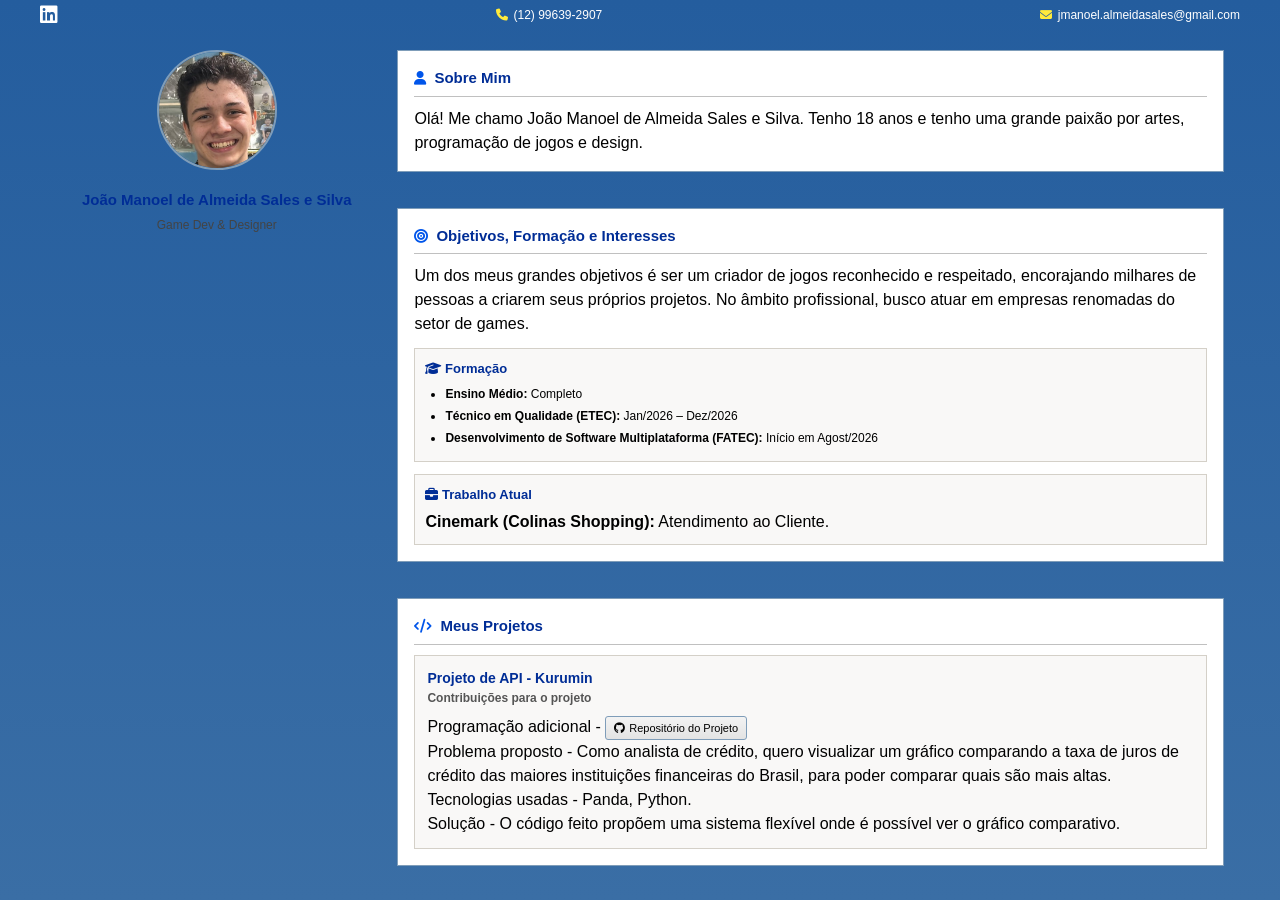
==== index.html @ e4d2367c "Refactor index.html for improved layout and styling Updated HTML structure and content for portfolio" ====
<!DOCTYPE html>
<html lang="pt-BR">
<head>
    <meta charset="UTF-8">
    <meta name="viewport" content="width=device-width, initial-scale=1.0">
    <title>Portfólio - João Manoel</title>
    <link rel="preconnect" href="https://fonts.googleapis.com">
    <link rel="preconnect" href="https://fonts.gstatic.com" crossorigin>
    <link href="https://fonts.googleapis.com/css2?family=Inter:wght@300;400;500;600;700&display=swap" rel="stylesheet">
    
    <link rel="stylesheet" href="css/style.css">
    
    <link rel="stylesheet" href="https://cdnjs.cloudflare.com/ajax/libs/font-awesome/6.4.0/css/all.min.css">
</head>
<body>

    <header class="cabecalho">
        <div class="header-container">
            <a href="https://www.linkedin.com/in/jo%C3%A3o-manoel-de-almeida-sales-e-silva-372a423a0/" target="_blank" class="link-social" title="LinkedIn">
                <i class="fa-brands fa-linkedin"></i>
            </a>

            <div class="box-contato">
                <i class="fa-solid fa-phone"></i>
                <span>(12) 99639-2907</span>
            </div>

            <div class="box-contato">
                <i class="fa-solid fa-envelope"></i>
                <span>jmanoel.almeidasales@gmail.com</span>
            </div>
        </div>
    </header>

    <div class="conteudo">
        
        <aside class="lado-esquerdo">
            <div class="card-perfil">
                <img src="Foto João só rosto.jpeg" alt="Foto de João Manoel" class="foto-perfil">
                <h2>João Manoel de Almeida Sales e Silva</h2>
                <p class="tag-subtitulo">Game Dev & Designer</p>
            </div>
        </aside>

        <main class="lado-direito">
            
            <section class="secao">
                <h2><i class="fa-solid fa-user"></i> Sobre Mim</h2>
                <p>Olá! Me chamo João Manoel de Almeida Sales e Silva. Tenho 18 anos e tenho uma grande paixão por artes, programação de jogos e design.</p>
            </section>

            <section class="secao">
                <h2><i class="fa-solid fa-bullseye"></i> Objetivos, Formação e Interesses</h2>
                <p>Um dos meus grandes objetivos é ser um criador de jogos reconhecido e respeitado, encorajando milhares de pessoas a criarem seus próprios projetos. No âmbito profissional, busco atuar em empresas renomadas do setor de games.</p>
                
                <div class="bloco-info">
                    <h3><i class="fa-solid fa-graduation-cap"></i> Formação</h3>
                    <ul>
                        <li><strong>Ensino Médio:</strong> Completo</li>
                        <li><strong>Técnico em Qualidade (ETEC):</strong> Jan/2026 – Dez/2026</li>
                        <li><strong>Desenvolvimento de Software Multiplataforma (FATEC):</strong> Início em Agost/2026</li>
                    </ul>
                </div>

                <div class="bloco-info">
                    <h3><i class="fa-solid fa-briefcase"></i> Trabalho Atual</h3>
                    <p><strong>Cinemark (Colinas Shopping):</strong> Atendimento ao Cliente.</p>
                </div>
            </section>

            <section class="secao">
                <h2><i class="fa-solid fa-code"></i> Meus Projetos</h2>
                
                <div class="card-projeto">
                    <h3>Projeto de API - Kurumin</h3>
                    <h4>Contribuições para o projeto</h4>
                    <p>
                        Programação adicional - 
                        <a href="https://github.com/Kurumin-DSM1-2026/API_DSM_1SEMESTE_2026/edit/main/README.md" target="_blank" class="btn-github">
                            <i class="fa-brands fa-github"></i> Repositório do Projeto
                        </a>
                    </p>
                    <p> Problema proposto - Como analista de crédito, quero visualizar um gráfico comparando a taxa de juros de crédito  das maiores instituições financeiras do Brasil, para poder comparar quais são mais altas.</p>
                    <p> Tecnologias usadas - Panda, Python.</p>
                    <p> Solução - O código feito propõem uma sistema flexível onde é possível ver o gráfico comparativo.</p>
                </div>
            </section>

        </main>

    </div>

</body>
</html>
---- css/style.css ----
* {
    margin: 0;
    padding: 0;
    box-sizing: border-box;
    font-family: 'Tahoma', sans-serif;
}

body {
    /* Famoso verde inspirado na colina Bliss do Windows XP */
    background-color: #3A6EA5;
    background-image: linear-gradient(to bottom, #245d9e, #3a6ea5);
    color: #000000;
    line-height: 1.5;
    min-height: 100vh;
}

/* Barra Superior simulando a barra de tarefas do Windows */
.cabecalho-xp {
    background: linear-gradient(to bottom, #245d9e 0%, #194376 100%);
    border-bottom: 2px solid #0c223c;
    padding: 6px 16px;
    color: #ffffff;
    box-shadow: 0 2px 4px rgba(0,0,0,0.3);
}

.header-container {
    max-width: 1200px;
    margin: 0 auto;
    display: flex;
    justify-content: space-between;
    align-items: center;
}

.menu-iniciar {
    background: linear-gradient(to bottom, #388e3c 0%, #2e7d32 100%);
    border: 1px solid #1b5e20;
    border-radius: 4px;
    padding: 4px 12px;
    font-weight: bold;
    font-size: 13px;
    display: flex;
    align-items: center;
    gap: 6px;
    box-shadow: inset 0 1px 0 rgba(255,255,255,0.4);
    cursor: default;
}

.infos-contato-xp {
    display: flex;
    align-items: center;
    gap: 20px;
}

.link-social {
    color: #ffffff;
    font-size: 20px;
    text-decoration: none;
}

.link-social:hover {
    color: #ffeb3b;
}

.box-contato {
    display: flex;
    align-items: center;
    gap: 6px;
    font-size: 12px;
    color: #ffffff;
}

.box-contato i {
    color: #ffeb3b;
}

/* Layout Geral das Janelas */
.conteudo {
    max-width: 1200px;
    margin: 20px auto;
    padding: 0 16px;
    display: flex;
    gap: 20px;
}

.lado-esquerdo {
    width: 28%;
}

.lado-direito {
    width: 72%;
    display: flex;
    flex-direction: column;
    gap: 20px;
}

/* Componente Estilo Janela do Windows XP */
.janela-xp {
    background: #ece9d8;
    border: 3px solid #0055ea;
    border-top-left-radius: 8px;
    border-top-right-radius: 8px;
    box-shadow: 4px 4px 10px rgba(0, 0, 0, 0.4);
    overflow: hidden;
}

.barra-titulo {
    background: linear-gradient(to right, #0055ea 0%, #1f75ff 100%);
    color: white;
    padding: 6px 10px;
    font-weight: bold;
    font-size: 12px;
    display: flex;
    justify-content: space-between;
    align-items: center;
    border-top-left-radius: 4px;
    border-top-right-radius: 4px;
}

.botoes-janela {
    display: flex;
    gap: 3px;
}

.botoes-janela button {
    background: linear-gradient(to bottom, #dbe6f6 0%, #b8d2f1 100%);
    border: 1px solid #0c327d;
    color: #0c327d;
    font-size: 10px;
    width: 18px;
    height: 18px;
    border-radius: 2px;
    cursor: pointer;
    display: flex;
    align-items: center;
    justify-content: center;
    font-weight: bold;
}

.botoes-janela .btn-fechar {
    background: linear-gradient(to bottom, #e87c72 0%, #c63629 100%);
    border-color: #6a1a14;
    color: white;
}

.conteudo-janela {
    padding: 16px;
}

/* Perfil (Janela Esquerda) */
.card-perfil {
    text-align: center;
}

.foto-perfil {
    width: 120px;
    height: 120px;
    border-radius: 50%;
    object-fit: cover;
    margin-bottom: 12px;
    border: 2px solid #7f9db9;
}

.card-perfil h2 {
    font-size: 15px;
    color: #002D96;
}

.tag-subtitulo {
    font-size: 12px;
    color: #444;
    margin-top: 4px;
}

/* Seções e Blocos */
.secao {
    background: #ffffff;
    padding: 16px;
    border: 1px solid #7f9db9;
    margin-bottom: 16px;
    box-shadow: inset 1px 1px 0px #fff;
}

.secao h2 {
    font-size: 15px;
    color: #002D96;
    margin-bottom: 10px;
    border-bottom: 1px solid #c0c0c0;
    padding-bottom: 6px;
    display: flex;
    align-items: center;
    gap: 8px;
}

.secao h2 i {
    color: #0055ea;
    font-size: 14px;
}

.bloco-info {
    margin-top: 12px;
    background-color: #f9f8f7;
    padding: 10px;
    border: 1px solid #d4d0c8;
}

.bloco-info h3 {
    font-size: 13px;
    color: #002D96;
    margin-bottom: 6px;
}

.bloco-info ul {
    list-style: disc;
    padding-left: 20px;
}

.bloco-info li {
    font-size: 12px;
    margin-bottom: 4px;
}

.card-projeto {
    background: #f9f8f7;
    border: 1px solid #d4d0c8;
    padding: 12px;
    margin-top: 10px;
}

.card-projeto h3 {
    font-size: 14px;
    color: #002D96;
}

.card-projeto h4 {
    font-size: 12px;
    color: #555;
    margin-bottom: 8px;
}

.btn-github {
    display: inline-flex;
    align-items: center;
    gap: 4px;
    background: linear-gradient(to bottom, #f3f3f3 0%, #e3e3e3 100%);
    border: 1px solid #7f9db9;
    color: #000;
    padding: 3px 8px;
    border-radius: 3px;
    text-decoration: none;
    font-size: 11px;
}

.btn-github:hover {
    background: linear-gradient(to bottom, #e3e3e3 0%, #c9c9c9 100%);
}

/* Responsivo para celulares */
@media (max-width: 768px) {
    .conteudo {
        flex-direction: column;
    }
    .lado-esquerdo, .lado-direito {
        width: 100%;
    }
    .header-container {
        flex-direction: column;
        gap: 10px;
        align-items: flex-start;
    }
}
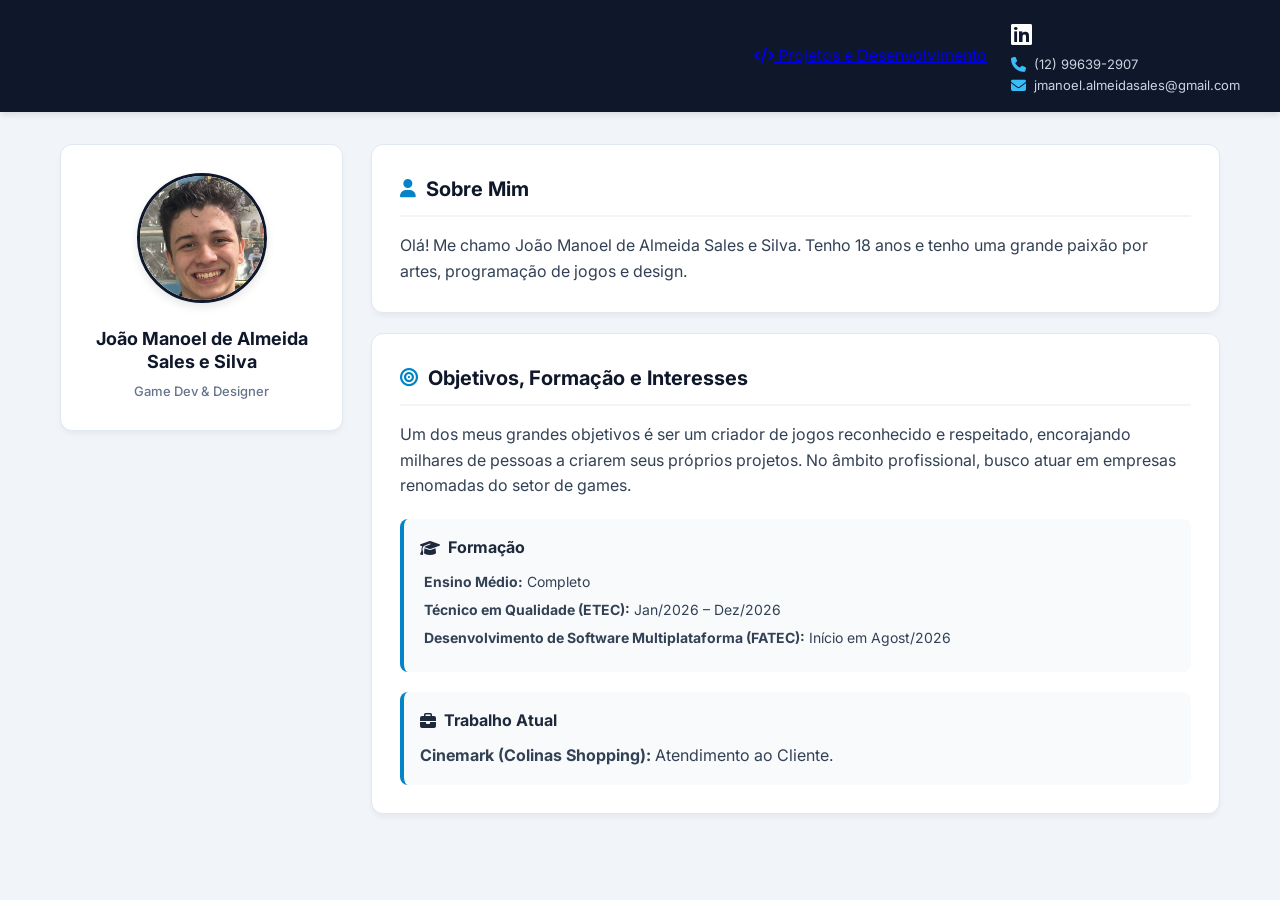
==== commit c4a03e6b: "Refactor index.html structure and add navigation" ====
--- a/index.html
+++ b/index.html
@@ -16,18 +16,26 @@
 
     <header class="cabecalho">
         <div class="header-container">
-            <a href="https://www.linkedin.com/in/jo%C3%A3o-manoel-de-almeida-sales-e-silva-372a423a0/" target="_blank" class="link-social" title="LinkedIn">
-                <i class="fa-brands fa-linkedin"></i>
-            </a>
+            <nav class="menu-navegacao">
+                <a href="projetos.html" class="link-menu">
+                    <i class="fa-solid fa-code"></i> Projetos e Desenvolvimento
+                </a>
+            </nav>
 
-            <div class="box-contato">
-                <i class="fa-solid fa-phone"></i>
-                <span>(12) 99639-2907</span>
-            </div>
+            <div class="grupo-contatos">
+                <a href="https://www.linkedin.com/in/jo%C3%A3o-manoel-de-almeida-sales-e-silva-372a423a0/" target="_blank" class="link-social" title="LinkedIn">
+                    <i class="fa-brands fa-linkedin"></i>
+                </a>
 
-            <div class="box-contato">
-                <i class="fa-solid fa-envelope"></i>
-                <span>jmanoel.almeidasales@gmail.com</span>
+                <div class="box-contato">
+                    <i class="fa-solid fa-phone"></i>
+                    <span>(12) 99639-2907</span>
+                </div>
+
+                <div class="box-contato">
+                    <i class="fa-solid fa-envelope"></i>
+                    <span>jmanoel.almeidasales@gmail.com</span>
+                </div>
             </div>
         </div>
     </header>
@@ -68,24 +76,6 @@
                 </div>
             </section>
 
-            <section class="secao">
-                <h2><i class="fa-solid fa-code"></i> Meus Projetos</h2>
-                
-                <div class="card-projeto">
-                    <h3>Projeto de API - Kurumin</h3>
-                    <h4>Contribuições para o projeto</h4>
-                    <p>
-                        Programação adicional - 
-                        <a href="https://github.com/Kurumin-DSM1-2026/API_DSM_1SEMESTE_2026/edit/main/README.md" target="_blank" class="btn-github">
-                            <i class="fa-brands fa-github"></i> Repositório do Projeto
-                        </a>
-                    </p>
-                    <p> Problema proposto - Como analista de crédito, quero visualizar um gráfico comparando a taxa de juros de crédito  das maiores instituições financeiras do Brasil, para poder comparar quais são mais altas.</p>
-                    <p> Tecnologias usadas - Panda, Python.</p>
-                    <p> Solução - O código feito propõem uma sistema flexível onde é possível ver o gráfico comparativo.</p>
-                </div>
-            </section>
-
         </main>
 
     </div>
--- a/css/style.css
+++ b/css/style.css
@@ -2,269 +2,218 @@
     margin: 0;
     padding: 0;
     box-sizing: border-box;
-    font-family: 'Tahoma', sans-serif;
+    font-family: 'Inter', sans-serif;
 }
 
 body {
-    /* Famoso verde inspirado na colina Bliss do Windows XP */
-    background-color: #3A6EA5;
-    background-image: linear-gradient(to bottom, #245d9e, #3a6ea5);
-    color: #000000;
-    line-height: 1.5;
-    min-height: 100vh;
-}
-
-/* Barra Superior simulando a barra de tarefas do Windows */
-.cabecalho-xp {
-    background: linear-gradient(to bottom, #245d9e 0%, #194376 100%);
-    border-bottom: 2px solid #0c223c;
-    padding: 6px 16px;
+    background-color: #f1f5f9;
+    color: #334155;
+    line-height: 1.6;
+}
+
+.cabecalho {
+    background-color: #0f172a;
     color: #ffffff;
-    box-shadow: 0 2px 4px rgba(0,0,0,0.3);
+    padding: 16px 32px;
+    box-shadow: 0 4px 6px -1px rgba(0, 0, 0, 0.1);
 }
 
 .header-container {
     max-width: 1200px;
     margin: 0 auto;
     display: flex;
-    justify-content: space-between;
-    align-items: center;
-}
-
-.menu-iniciar {
-    background: linear-gradient(to bottom, #388e3c 0%, #2e7d32 100%);
-    border: 1px solid #1b5e20;
-    border-radius: 4px;
-    padding: 4px 12px;
-    font-weight: bold;
-    font-size: 13px;
-    display: flex;
-    align-items: center;
-    gap: 6px;
-    box-shadow: inset 0 1px 0 rgba(255,255,255,0.4);
-    cursor: default;
-}
-
-.infos-contato-xp {
-    display: flex;
-    align-items: center;
-    gap: 20px;
+    justify-content: flex-end;
+    align-items: center;
+    gap: 24px;
 }
 
 .link-social {
     color: #ffffff;
-    font-size: 20px;
-    text-decoration: none;
+    font-size: 24px;
+    transition: color 0.2s ease, transform 0.2s ease;
 }
 
 .link-social:hover {
-    color: #ffeb3b;
+    color: #38bdf8;
+    transform: translateY(-2px);
 }
 
 .box-contato {
     display: flex;
     align-items: center;
-    gap: 6px;
-    font-size: 12px;
-    color: #ffffff;
+    gap: 8px;
+    font-size: 13px;
+    color: #cbd5e1;
 }
 
 .box-contato i {
-    color: #ffeb3b;
-}
-
-/* Layout Geral das Janelas */
+    font-size: 15px;
+    color: #38bdf8;
+}
+
 .conteudo {
     max-width: 1200px;
-    margin: 20px auto;
-    padding: 0 16px;
-    display: flex;
-    gap: 20px;
+    margin: 32px auto;
+    padding: 0 20px;
+    display: flex;
+    gap: 28px;
 }
 
 .lado-esquerdo {
-    width: 28%;
-}
-
+    width: 25%;
+}
+
+.card-perfil {
+    background: #ffffff;
+    padding: 28px 20px;
+    border-radius: 12px;
+    text-align: center;
+    box-shadow: 0 4px 6px -1px rgba(0, 0, 0, 0.05);
+    border: 1px solid #e2e8f0;
+    position: sticky;
+    top: 20px;
+}
+
+.foto-perfil {
+    width: 130px;
+    height: 130px;
+    border-radius: 50%;
+    object-fit: cover;
+    margin-bottom: 16px;
+    border: 3px solid #0f172a;
+    box-shadow: 0 4px 10px rgba(0,0,0,0.1);
+}
+
+.card-perfil h2 {
+    font-size: 18px;
+    color: #0f172a;
+    font-weight: 700;
+    line-height: 1.3;
+}
+
+.tag-subtitulo {
+    font-size: 13px;
+    color: #64748b;
+    margin-top: 8px;
+    font-weight: 500;
+}
+
+/* Lado Direito (75%) */
 .lado-direito {
-    width: 72%;
+    width: 75%;
     display: flex;
     flex-direction: column;
     gap: 20px;
 }
 
-/* Componente Estilo Janela do Windows XP */
-.janela-xp {
-    background: #ece9d8;
-    border: 3px solid #0055ea;
-    border-top-left-radius: 8px;
-    border-top-right-radius: 8px;
-    box-shadow: 4px 4px 10px rgba(0, 0, 0, 0.4);
-    overflow: hidden;
-}
-
-.barra-titulo {
-    background: linear-gradient(to right, #0055ea 0%, #1f75ff 100%);
-    color: white;
-    padding: 6px 10px;
-    font-weight: bold;
-    font-size: 12px;
-    display: flex;
-    justify-content: space-between;
-    align-items: center;
-    border-top-left-radius: 4px;
-    border-top-right-radius: 4px;
-}
-
-.botoes-janela {
-    display: flex;
-    gap: 3px;
-}
-
-.botoes-janela button {
-    background: linear-gradient(to bottom, #dbe6f6 0%, #b8d2f1 100%);
-    border: 1px solid #0c327d;
-    color: #0c327d;
-    font-size: 10px;
-    width: 18px;
-    height: 18px;
-    border-radius: 2px;
-    cursor: pointer;
-    display: flex;
-    align-items: center;
-    justify-content: center;
-    font-weight: bold;
-}
-
-.botoes-janela .btn-fechar {
-    background: linear-gradient(to bottom, #e87c72 0%, #c63629 100%);
-    border-color: #6a1a14;
-    color: white;
-}
-
-.conteudo-janela {
-    padding: 16px;
-}
-
-/* Perfil (Janela Esquerda) */
-.card-perfil {
-    text-align: center;
-}
-
-.foto-perfil {
-    width: 120px;
-    height: 120px;
-    border-radius: 50%;
-    object-fit: cover;
-    margin-bottom: 12px;
-    border: 2px solid #7f9db9;
-}
-
-.card-perfil h2 {
-    font-size: 15px;
-    color: #002D96;
-}
-
-.tag-subtitulo {
-    font-size: 12px;
-    color: #444;
-    margin-top: 4px;
-}
-
-/* Seções e Blocos */
 .secao {
     background: #ffffff;
+    padding: 28px;
+    border-radius: 12px;
+    box-shadow: 0 4px 6px -1px rgba(0, 0, 0, 0.05);
+    border: 1px solid #e2e8f0;
+}
+
+.secao h2 {
+    font-size: 20px;
+    color: #0f172a;
+    margin-bottom: 16px;
+    display: flex;
+    align-items: center;
+    gap: 10px;
+    border-bottom: 2px solid #f1f5f9;
+    padding-bottom: 10px;
+}
+
+.secao h2 i {
+    color: #0284c7;
+    font-size: 18px;
+}
+
+.bloco-info {
+    margin-top: 20px;
+    background-color: #f8fafc;
     padding: 16px;
-    border: 1px solid #7f9db9;
-    margin-bottom: 16px;
-    box-shadow: inset 1px 1px 0px #fff;
-}
-
-.secao h2 {
-    font-size: 15px;
-    color: #002D96;
+    border-radius: 8px;
+    border-left: 4px solid #0284c7;
+}
+
+.bloco-info h3 {
+    font-size: 16px;
+    color: #1e293b;
     margin-bottom: 10px;
-    border-bottom: 1px solid #c0c0c0;
-    padding-bottom: 6px;
     display: flex;
     align-items: center;
     gap: 8px;
 }
 
-.secao h2 i {
-    color: #0055ea;
+.bloco-info ul {
+    list-style: none;
+    padding-left: 4px;
+}
+
+.bloco-info li {
+    margin-bottom: 6px;
     font-size: 14px;
 }
 
-.bloco-info {
+.card-projeto {
+    background: #f8fafc;
+    border: 1px solid #e2e8f0;
+    padding: 20px;
+    border-radius: 8px;
     margin-top: 12px;
-    background-color: #f9f8f7;
-    padding: 10px;
-    border: 1px solid #d4d0c8;
-}
-
-.bloco-info h3 {
-    font-size: 13px;
-    color: #002D96;
+}
+
+.card-projeto h3 {
+    font-size: 18px;
+    color: #0f172a;
     margin-bottom: 6px;
 }
 
-.bloco-info ul {
-    list-style: disc;
-    padding-left: 20px;
-}
-
-.bloco-info li {
-    font-size: 12px;
-    margin-bottom: 4px;
-}
-
-.card-projeto {
-    background: #f9f8f7;
-    border: 1px solid #d4d0c8;
-    padding: 12px;
-    margin-top: 10px;
-}
-
-.card-projeto h3 {
+.card-projeto h4 {
     font-size: 14px;
-    color: #002D96;
-}
-
-.card-projeto h4 {
-    font-size: 12px;
-    color: #555;
-    margin-bottom: 8px;
+    color: #64748b;
+    margin-bottom: 12px;
+    font-weight: 500;
 }
 
 .btn-github {
     display: inline-flex;
     align-items: center;
-    gap: 4px;
-    background: linear-gradient(to bottom, #f3f3f3 0%, #e3e3e3 100%);
-    border: 1px solid #7f9db9;
-    color: #000;
-    padding: 3px 8px;
-    border-radius: 3px;
+    gap: 6px;
+    background-color: #0f172a;
+    color: #ffffff;
+    padding: 6px 12px;
+    border-radius: 6px;
     text-decoration: none;
-    font-size: 11px;
+    font-size: 13px;
+    font-weight: 500;
+    transition: background-color 0.2s ease, transform 0.2s ease;
+    margin-left: 6px;
 }
 
 .btn-github:hover {
-    background: linear-gradient(to bottom, #e3e3e3 0%, #c9c9c9 100%);
-}
-
-/* Responsivo para celulares */
+    background-color: #0284c7;
+    transform: translateY(-1px);
+}
+
 @media (max-width: 768px) {
+    .header-container {
+        flex-direction: column;
+        align-items: flex-start;
+        gap: 12px;
+    }
+
     .conteudo {
         flex-direction: column;
     }
+
     .lado-esquerdo, .lado-direito {
         width: 100%;
     }
-    .header-container {
-        flex-direction: column;
-        gap: 10px;
-        align-items: flex-start;
-    }
-}
+
+    .card-perfil {
+        position: static;
+    }
+}
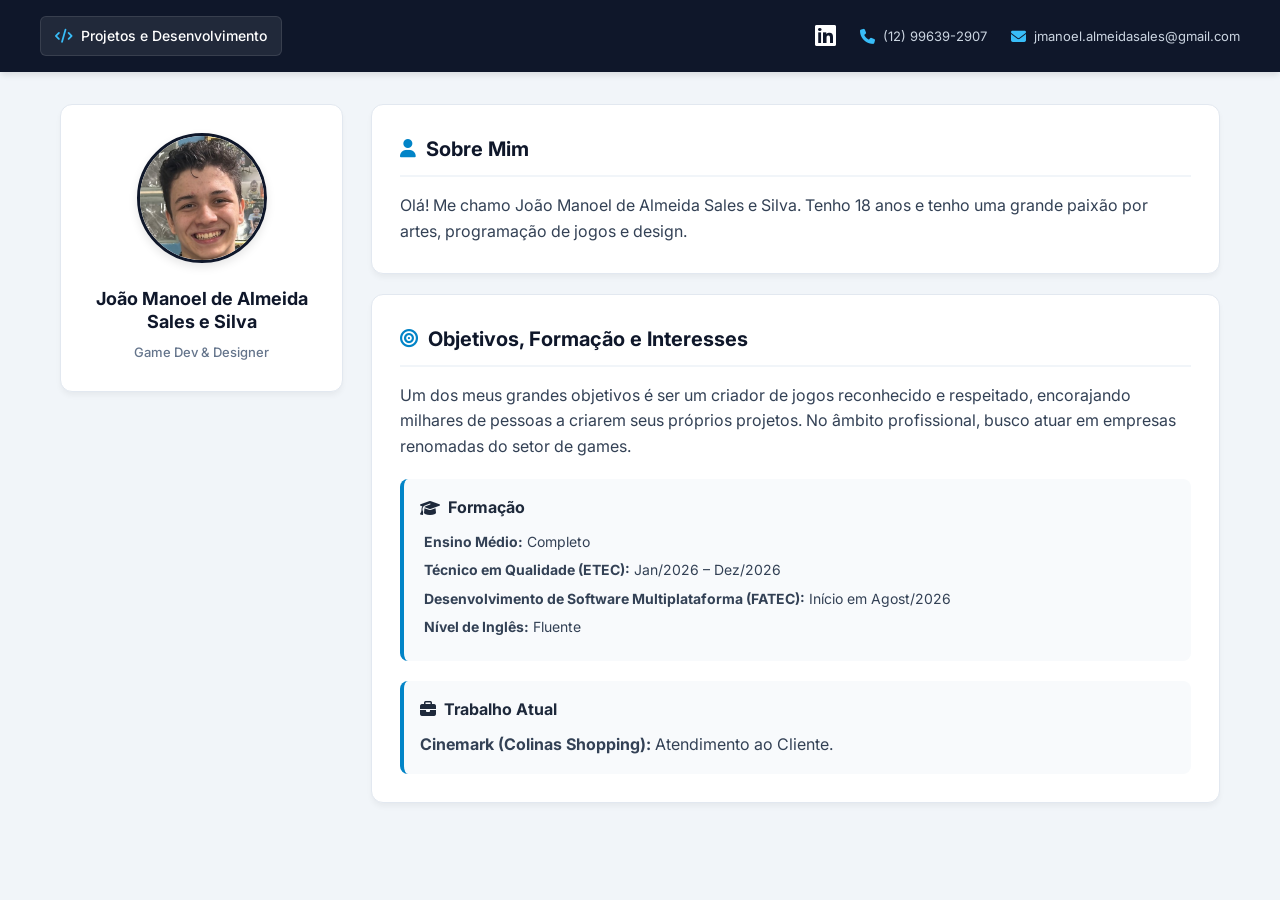
==== commit 493773c5: "Update portfolio with English proficiency details Added English proficiency level to education secti" ====
--- a/index.html
+++ b/index.html
@@ -67,6 +67,7 @@
                         <li><strong>Ensino Médio:</strong> Completo</li>
                         <li><strong>Técnico em Qualidade (ETEC):</strong> Jan/2026 – Dez/2026</li>
                         <li><strong>Desenvolvimento de Software Multiplataforma (FATEC):</strong> Início em Agost/2026</li>
+                        <li><strong>Nível de Inglês:</strong> Fluente</li>
                     </ul>
                 </div>
 
--- a/css/style.css
+++ b/css/style.css
@@ -22,7 +22,49 @@
     max-width: 1200px;
     margin: 0 auto;
     display: flex;
-    justify-content: flex-end;
+    justify-content: space-between;
+    align-items: center;
+    gap: 24px;
+}
+
+/* Estilos da Nova Aba de Navegação */
+.menu-navegacao {
+    display: flex;
+    align-items: center;
+}
+
+.link-menu {
+    color: #ffffff;
+    text-decoration: none;
+    font-size: 14px;
+    font-weight: 500;
+    display: flex;
+    align-items: center;
+    gap: 8px;
+    background-color: rgba(255, 255, 255, 0.08);
+    padding: 8px 14px;
+    border-radius: 6px;
+    border: 1px solid rgba(255, 255, 255, 0.1);
+    transition: background-color 0.2s ease, color 0.2s ease;
+}
+
+.link-menu i {
+    color: #38bdf8;
+    font-size: 14px;
+}
+
+.link-menu:hover {
+    background-color: #0284c7;
+    color: #ffffff;
+    border-color: #0284c7;
+}
+
+.link-menu:hover i {
+    color: #ffffff;
+}
+
+.grupo-contatos {
+    display: flex;
     align-items: center;
     gap: 24px;
 }
@@ -205,6 +247,11 @@
         gap: 12px;
     }
 
+    .grupo-contatos {
+        flex-wrap: wrap;
+        gap: 12px;
+    }
+
     .conteudo {
         flex-direction: column;
     }
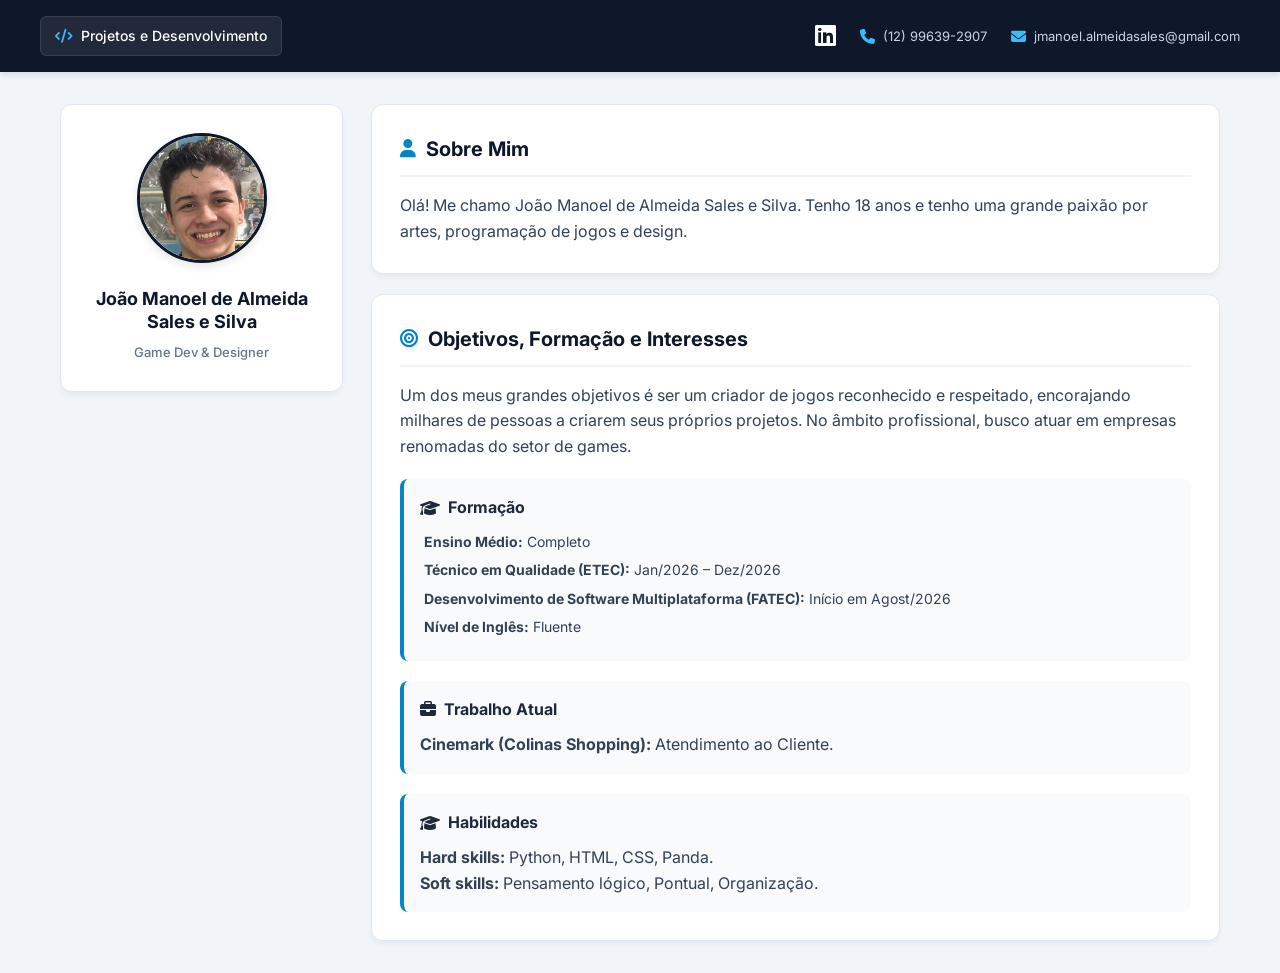
==== commit 8d8ea756: "Add skills section to portfolio Added a new section for skills in the portfolio." ====
--- a/index.html
+++ b/index.html
@@ -75,6 +75,12 @@
                     <h3><i class="fa-solid fa-briefcase"></i> Trabalho Atual</h3>
                     <p><strong>Cinemark (Colinas Shopping):</strong> Atendimento ao Cliente.</p>
                 </div>
+                
+                <div class="bloco-info">
+                    <h3><i class="fa-solid fa-graduation-cap"></i> Habilidades</h3>
+                    <p><strong>Hard skills:</strong> Python, HTML, CSS, Panda.</p>
+                    <p><strong>Soft skills:</strong> Pensamento lógico, Pontual, Organização.</p>
+                </div>
             </section>
 
         </main>
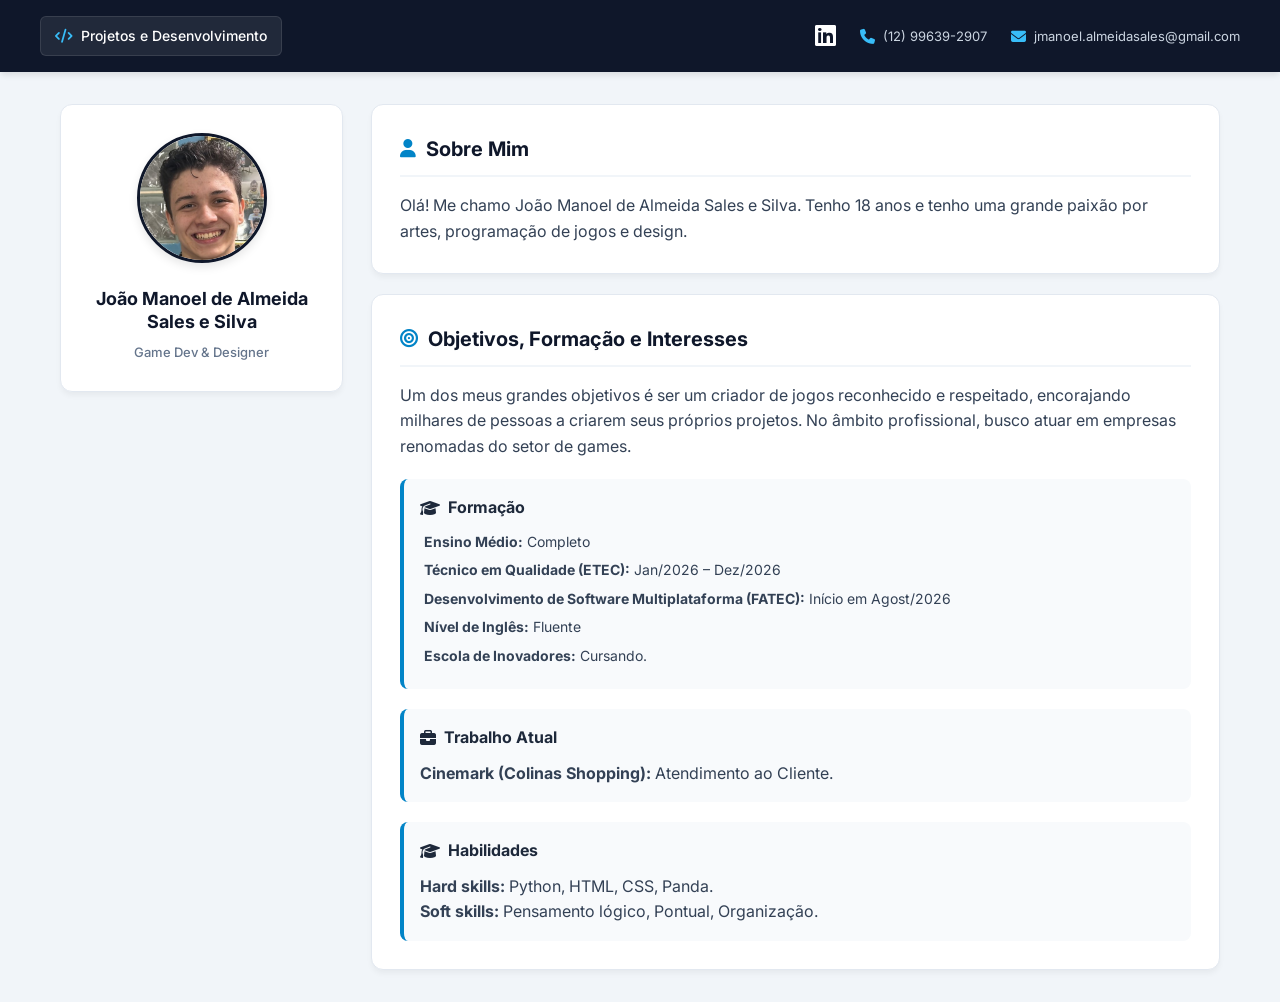
==== commit ae734082: "Update educational information in index.html Added educational background and current studies." ====
--- a/index.html
+++ b/index.html
@@ -68,6 +68,7 @@
                         <li><strong>Técnico em Qualidade (ETEC):</strong> Jan/2026 – Dez/2026</li>
                         <li><strong>Desenvolvimento de Software Multiplataforma (FATEC):</strong> Início em Agost/2026</li>
                         <li><strong>Nível de Inglês:</strong> Fluente</li>
+                        <li><strong>Escola de Inovadores:</strong> Cursando.</li>
                     </ul>
                 </div>
 
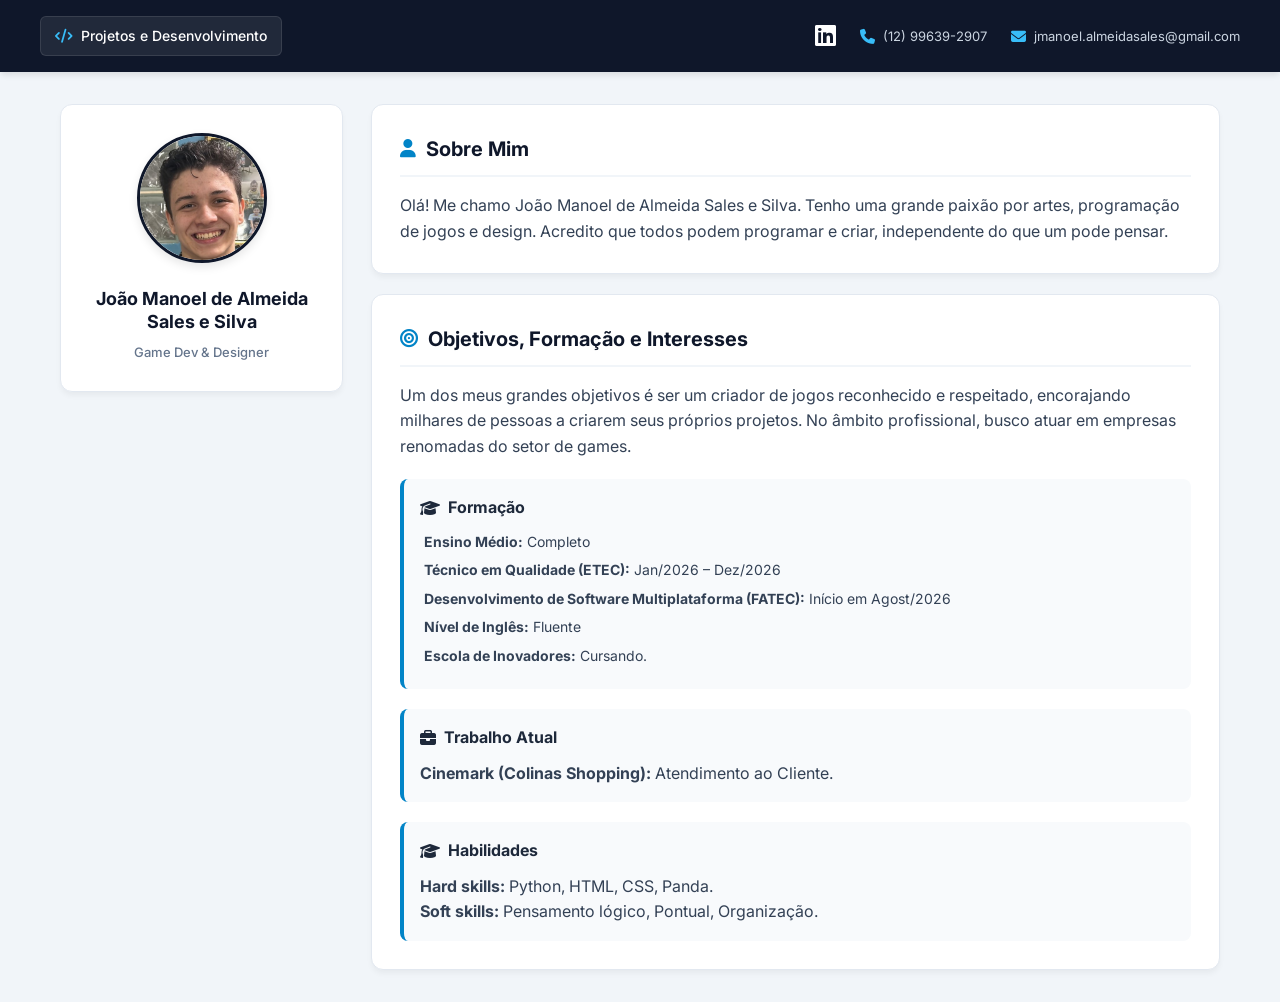
==== commit ca8d4f51: "Revise portfolio content in index.html Updated the content of the portfolio page, including personal" ====
--- a/index.html
+++ b/index.html
@@ -54,7 +54,7 @@
             
             <section class="secao">
                 <h2><i class="fa-solid fa-user"></i> Sobre Mim</h2>
-                <p>Olá! Me chamo João Manoel de Almeida Sales e Silva. Tenho 18 anos e tenho uma grande paixão por artes, programação de jogos e design.</p>
+                <p>Olá! Me chamo João Manoel de Almeida Sales e Silva. Tenho uma grande paixão por artes, programação de jogos e design. Acredito que todos podem programar e criar, independente do que um pode pensar.</p>
             </section>
 
             <section class="secao">
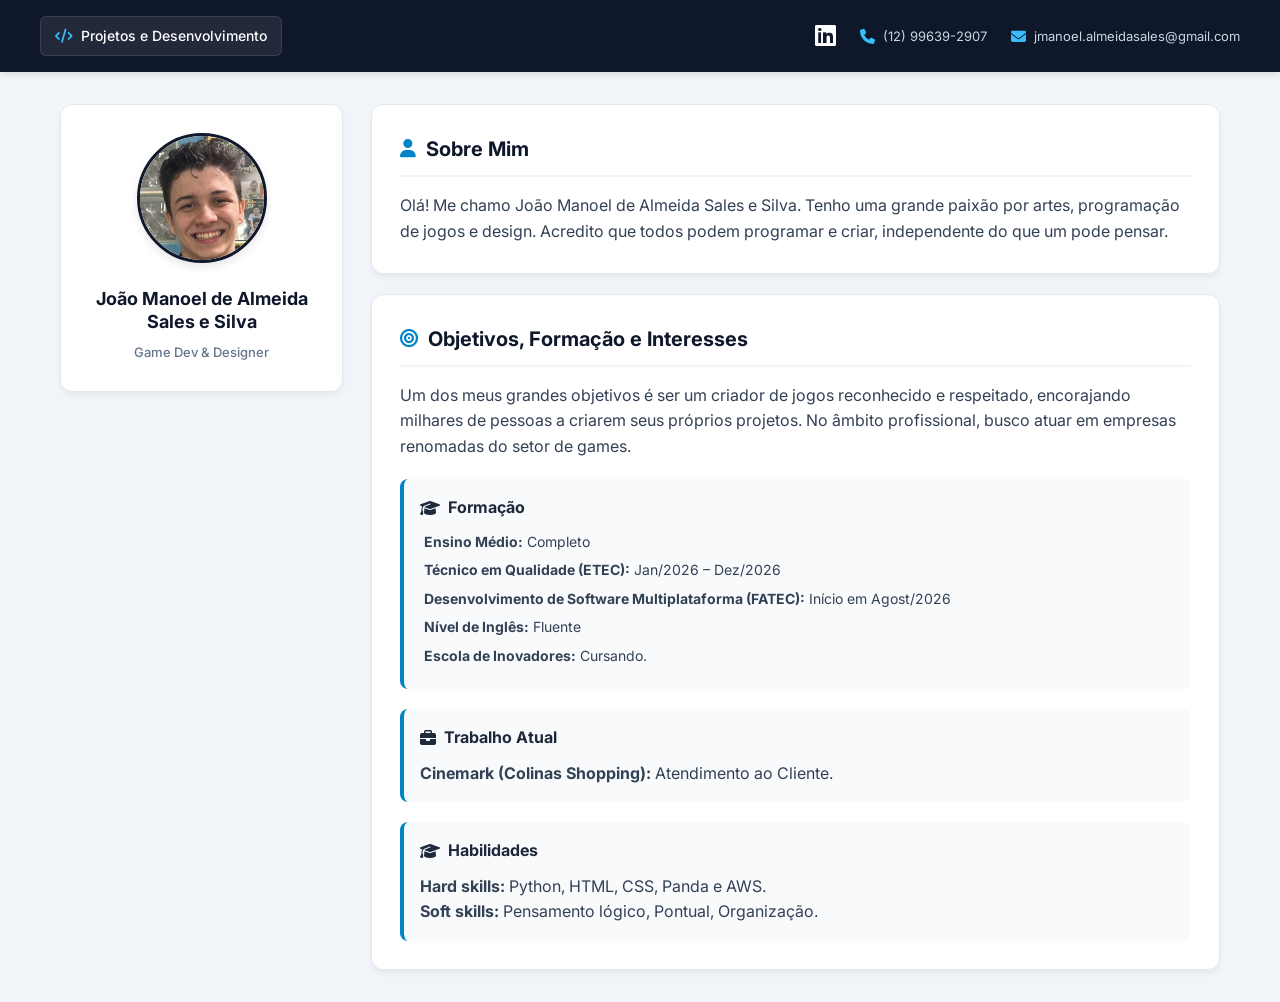
==== commit 39a66e99: "Add AWS to skills in index.html Updated skills section to include AWS." ====
--- a/index.html
+++ b/index.html
@@ -79,7 +79,7 @@
                 
                 <div class="bloco-info">
                     <h3><i class="fa-solid fa-graduation-cap"></i> Habilidades</h3>
-                    <p><strong>Hard skills:</strong> Python, HTML, CSS, Panda.</p>
+                    <p><strong>Hard skills:</strong> Python, HTML, CSS, Panda e AWS.</p>
                     <p><strong>Soft skills:</strong> Pensamento lógico, Pontual, Organização.</p>
                 </div>
             </section>
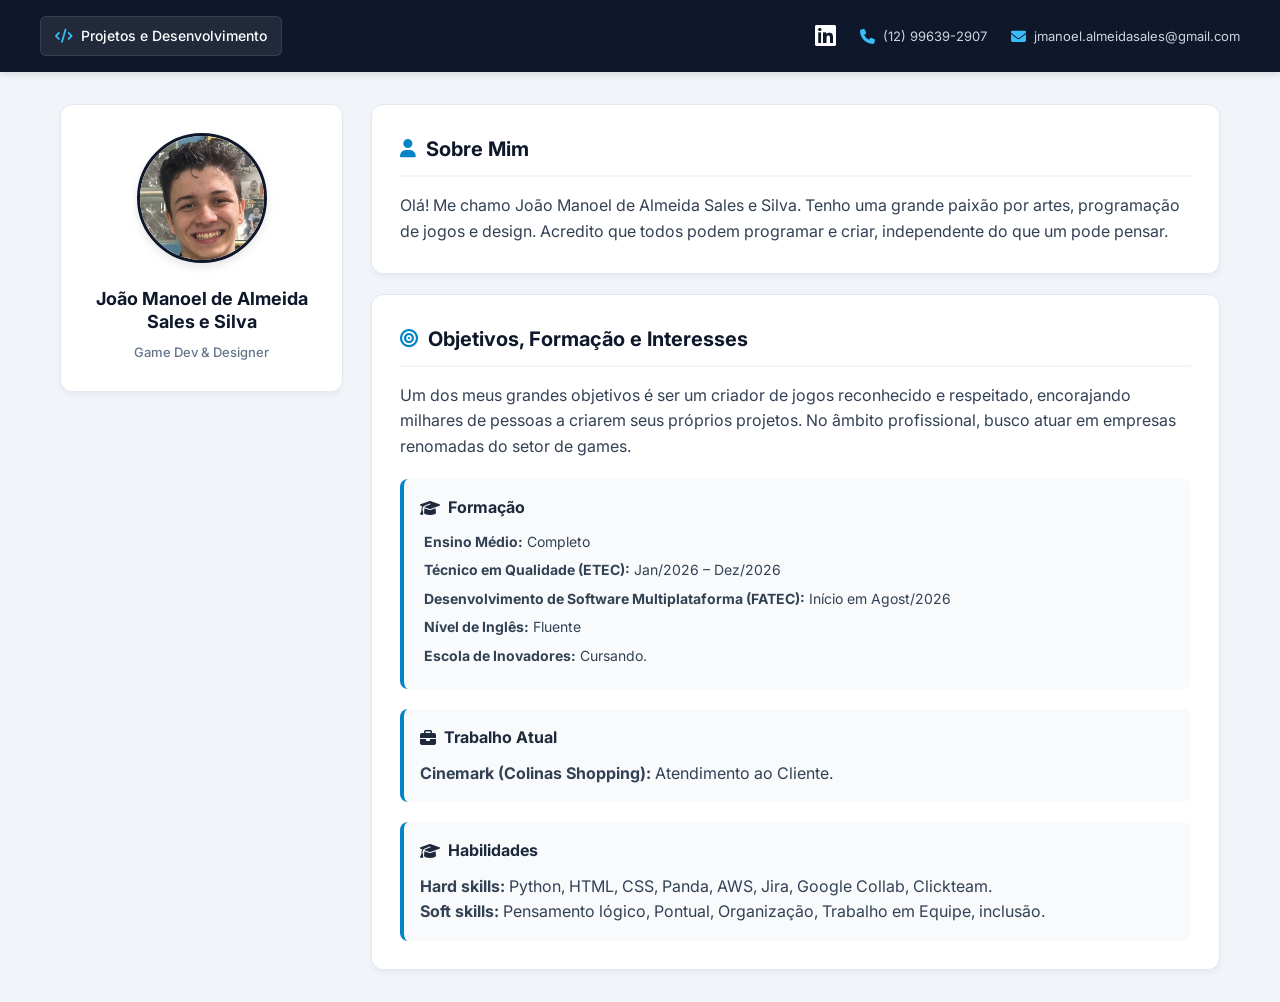
==== commit 91c64fdf: "Revise portfolio details and enhance skills section Updated skills and current job information in th" ====
--- a/index.html
+++ b/index.html
@@ -79,8 +79,8 @@
                 
                 <div class="bloco-info">
                     <h3><i class="fa-solid fa-graduation-cap"></i> Habilidades</h3>
-                    <p><strong>Hard skills:</strong> Python, HTML, CSS, Panda e AWS.</p>
-                    <p><strong>Soft skills:</strong> Pensamento lógico, Pontual, Organização.</p>
+                    <p><strong>Hard skills:</strong> Python, HTML, CSS, Panda, AWS, Jira, Google Collab, Clickteam.</p>
+                    <p><strong>Soft skills:</strong> Pensamento lógico, Pontual, Organização, Trabalho em Equipe, inclusão.</p>
                 </div>
             </section>
 
